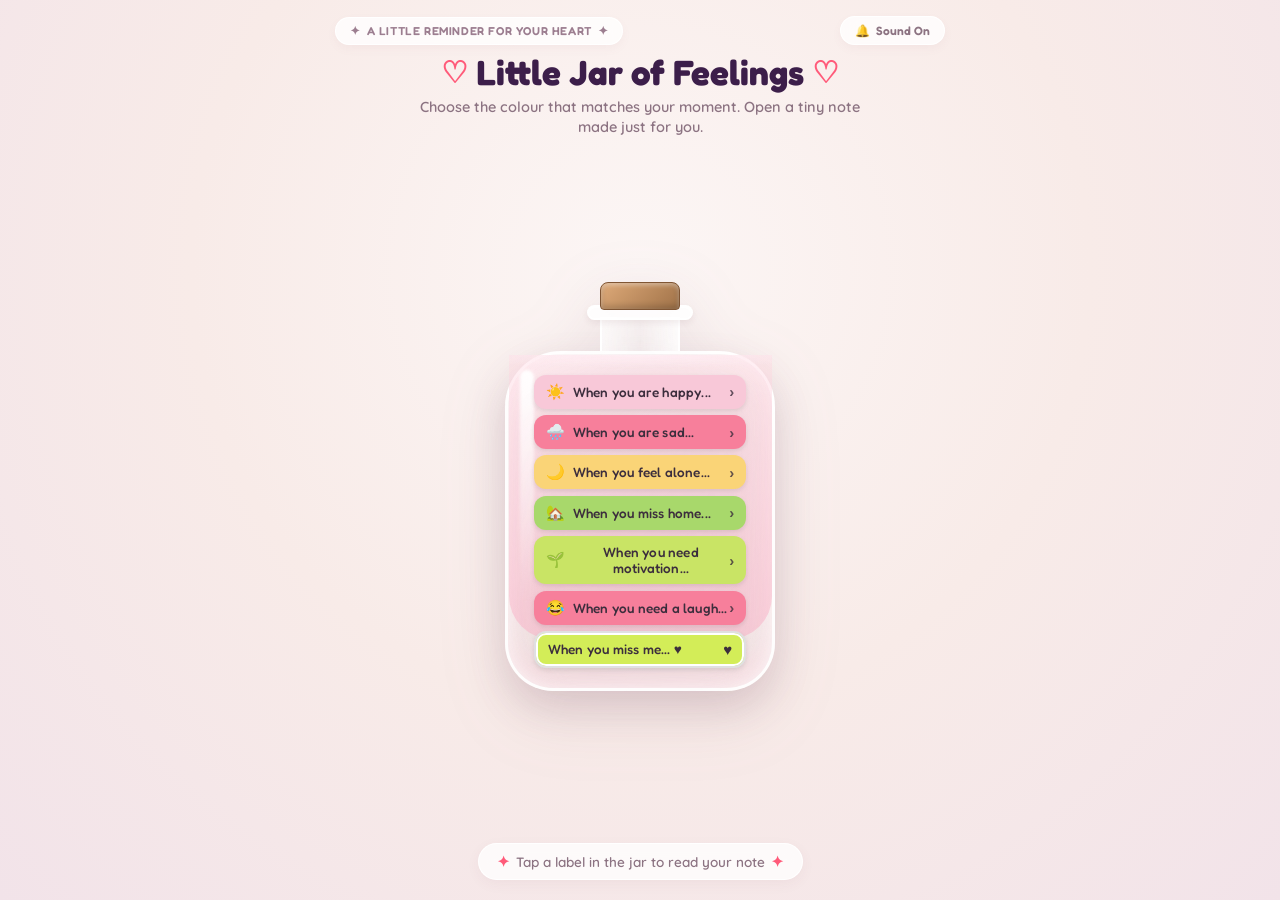
==== index_modular.html @ 4b637d95 "Add files via upload" ====
<!DOCTYPE html>
<html lang="en">
<head>
  <meta charset="UTF-8">
  <meta name="viewport" content="width=device-width, initial-scale=1.0, maximum-scale=1.0, user-scalable=no, viewport-fit=cover">
  <meta name="theme-color" content="#FAF3F0">
  <title>Little Jar of Feelings</title>
  
  <link rel="preconnect" href="https://fonts.googleapis.com">
  <link rel="preconnect" href="https://fonts.gstatic.com" crossorigin>
  <link href="https://fonts.googleapis.com/css2?family=Fredoka:wght@400;500;600;700&family=Quicksand:wght@500;600;700&display=swap" rel="stylesheet">
  
  <link rel="stylesheet" href="css/style.css">
</head>
<body>

  <div class="magic-ambient" aria-hidden="true">
    <div class="magical-sparkle" style="left: 10%; animation-delay: 0s; width: 35px; height: 35px;"></div>
    <div class="magical-sparkle" style="left: 32%; animation-delay: 3s; width: 18px; height: 18px;"></div>
    <div class="magical-sparkle" style="left: 65%; animation-delay: 6s; width: 45px; height: 45px;"></div>
    <div class="magical-sparkle" style="left: 88%; animation-delay: 2.2s; width: 25px; height: 25px;"></div>
    <div class="magical-sparkle" style="left: 50%; animation-delay: 8.4s; width: 40px; height: 40px;"></div>
  </div>

  <div class="top-action-bar">
    <div class="header-badge">
      <span>✦</span>
      <span>A little reminder for your heart</span>
      <span>✦</span>
    </div>
    <button class="sound-badge-btn" id="audioSwitch" aria-label="Toggle Sound Effects">
      <span id="audioGlyph">🔔</span>
      <span id="audioStatus">Sound On</span>
    </button>
  </div>

  <header>
    <h1 class="main-title">
      <span class="header-heart">♡</span>
      Little Jar of Feelings
      <span class="header-heart">♡</span>
    </h1>
    <p class="main-subtitle">Choose the colour that matches your moment. Open a tiny note made just for you.</p>
  </header>

  <main class="bottle-stage">
    <div class="giant-jar-wrapper">
      <div class="jar-cork"></div>
      <div class="jar-lip"></div>
      <div class="jar-neck"></div>
      
      <div class="jar-body" id="jarContainer">
        <div class="glass-highlight-strip"></div>
        <div class="jar-liquid">
          <div class="liquid-wave-bg"></div>
        </div>

        <!-- TAGS WITH FULL COLOR & ICONS INSIDE -->
        <div class="tags-container" id="bottleTagsOverlay">
          
          <button class="bottle-embedded-tag" data-category="happy" aria-label="When you are happy" style="background-color: #F8C8D8;">
            <div class="tag-content">
              <span class="tag-icon">☀️</span>
              <span class="tag-label">When you are happy...</span>
            </div>
            <span class="tag-chevron">›</span>
          </button>

          <button class="bottle-embedded-tag" data-category="sad" aria-label="When you are sad" style="background-color: #F77F9B;">
            <div class="tag-content">
              <span class="tag-icon">🌧️</span>
              <span class="tag-label">When you are sad...</span>
            </div>
            <span class="tag-chevron">›</span>
          </button>

          <button class="bottle-embedded-tag" data-category="alone" aria-label="When you feel alone" style="background-color: #FAD477;">
            <div class="tag-content">
              <span class="tag-icon">🌙</span>
              <span class="tag-label">When you feel alone...</span>
            </div>
            <span class="tag-chevron">›</span>
          </button>

          <button class="bottle-embedded-tag" data-category="miss_home" aria-label="When you miss home" style="background-color: #A8D86B;">
            <div class="tag-content">
              <span class="tag-icon">🏡</span>
              <span class="tag-label">When you miss home...</span>
            </div>
            <span class="tag-chevron">›</span>
          </button>

          <button class="bottle-embedded-tag" data-category="motivation" aria-label="When you need motivation" style="background-color: #C9E465;">
            <div class="tag-content">
              <span class="tag-icon">🌱</span>
              <span class="tag-label">When you need motivation...</span>
            </div>
            <span class="tag-chevron">›</span>
          </button>

          <button class="bottle-embedded-tag" data-category="laugh" aria-label="When you need a laugh" style="background-color: #F77F9B;">
            <div class="tag-content">
              <span class="tag-icon">😂</span>
              <span class="tag-label">When you need a laugh...</span>
            </div>
            <span class="tag-chevron">›</span>
          </button>

          <button class="bottle-embedded-tag tag-miss_me" data-category="miss_me" aria-label="When you miss me" style="background-color: #D3ED58;">
            <div class="tag-content">
              <span class="tag-label">When you miss me... ♥</span>
            </div>
            <span class="tag-chevron" style="opacity:1;">♥</span>
          </button>
          
        </div>
      </div>
    </div>
  </main>

  <footer>
    <div class="instruction-card">
      <span class="sparkle-decor">✦</span>
      <span>Tap a label in the jar to read your note</span>
      <span class="sparkle-decor">✦</span>
    </div>
  </footer>

  <div class="modal-overlay" id="overlayCard" role="dialog" aria-modal="true" aria-labelledby="headerCategory">
    <div class="modal-viewport">
      <div class="glow-sparkle-group">
        <span class="glow-spr s1">✨</span>
        <span class="glow-spr s2">🌸</span>
        <span class="glow-spr s3">⭐</span>
        <span class="glow-spr s4">✨</span>
      </div>

      <div class="modal-card" id="paperView">
        <div class="red-paper-margin"></div>
        
        <div class="card-top">
          <div class="category-details-row">
            <div class="circle-avatar-icon" id="circleIcon">☀️</div>
            <div class="meta-content-wrapper">
              <span class="category-title-label" id="headerCategory">Happy</span>
              <span class="comb-tag-index" id="combIndex">Note #0421 / 10,000</span>
            </div>
          </div>
          <button class="close-btn-corner" id="btnCloseTop" aria-label="Close Note">✕</button>
        </div>

        <div class="card-main-content">
          <p class="actual-msg-content" id="modalText">
            Hey sunshine! Today is a gift. Savor this pause. Have a beautiful day!
          </p>
        </div>

        <div class="card-footer">
          <button class="action-btn btn-abort" id="btnAbort">
            <span>↩</span>
            <span>Fold it back</span>
          </button>
          <button class="action-btn btn-shuffle" id="btnShuffle">
            <span>✨</span>
            <span>Another note</span>
          </button>
        </div>
      </div>
    </div>
  </div>

  <!-- SCRIPTS -->
  <script src="js/messages.js"></script>
  <script src="js/app.js"></script>
</body>
</html>
---- css/style.css ----
*, *::before, *::after {
      box-sizing: border-box;
      margin: 0;
      padding: 0;
      -webkit-tap-highlight-color: transparent;
      user-select: none;
      -webkit-user-select: none;
    }

    :root {
      --bg-gradient-start: #FCF6F5;
      --bg-gradient-mid: #F8EBE8;
      --bg-gradient-end: #F2E3E9;
      --text-main: #3C2E3D;
      --text-muted: #8C7382;
      --font-display: 'Fredoka', cursive, sans-serif;
      --font-body: 'Quicksand', sans-serif;
      --jar-glass-bg: linear-gradient(135deg, rgba(255, 255, 255, 0.5) 0%, rgba(255, 255, 255, 0.15) 45%, rgba(255, 255, 255, 0.3) 100%);
      --jar-border: rgba(255, 255, 255, 0.9);
      --jar-liquid: linear-gradient(180deg, rgba(255, 215, 225, 0.4) 0%, rgba(248, 172, 195, 0.5) 100%);
    }

    html, body {
      width: 100%;
      height: 100%;
      height: 100dvh;
      overflow: hidden;
      font-family: var(--font-body);
      background: radial-gradient(circle at 50% 30%, var(--bg-gradient-start) 0%, var(--bg-gradient-mid) 50%, var(--bg-gradient-end) 100%);
      color: var(--text-main);
      display: flex;
      flex-direction: column;
      align-items: center;
      justify-content: space-between;
      position: relative;
    }

    .magic-ambient {
      position: absolute;
      inset: 0;
      overflow: hidden;
      pointer-events: none;
      z-index: 0;
    }
    .magical-sparkle {
      position: absolute;
      background: radial-gradient(circle, rgba(255,225,235,1) 0%, rgba(255,182,193,0) 75%);
      border-radius: 50%;
      opacity: 0;
      animation: SparkleUp 12s infinite linear;
    }
    @keyframes SparkleUp {
      0% { transform: translateY(105vh) scale(0.3); opacity: 0; }
      15% { opacity: 0.7; }
      85% { opacity: 0.5; }
      100% { transform: translateY(-10vh) scale(1.1); opacity: 0; }
    }

    .top-action-bar {
      width: 100%;
      max-width: 650px;
      display: flex;
      justify-content: space-between;
      align-items: center;
      padding: 16px 20px 0;
      z-index: 10;
    }
    .header-badge {
      font-family: var(--font-display);
      font-size: 11.5px;
      font-weight: 600;
      letter-spacing: 0.6px;
      text-transform: uppercase;
      color: #9C7E90;
      background: rgba(255, 255, 255, 0.78);
      padding: 6px 14px;
      border-radius: 20px;
      box-shadow: 0 4px 10px rgba(150, 100, 120, 0.05);
      border: 1px solid rgba(255, 255, 255, 0.95);
      backdrop-filter: blur(8px);
      display: inline-flex;
      align-items: center;
      gap: 6px;
    }
    .sound-badge-btn {
      background: rgba(255, 255, 255, 0.78);
      border: 1px solid rgba(255, 255, 255, 0.95);
      border-radius: 20px;
      padding: 6px 14px;
      font-size: 12px;
      font-weight: 600;
      font-family: var(--font-display);
      color: var(--text-muted);
      cursor: pointer;
      display: inline-flex;
      align-items: center;
      gap: 6px;
      box-shadow: 0 4px 10px rgba(150, 100, 120, 0.05);
      backdrop-filter: blur(8px);
      transition: all 0.2s ease;
    }
    .sound-badge-btn:hover {
      background: rgba(255, 255, 255, 0.98);
      color: var(--text-main);
      transform: translateY(-1.5px) scale(1.03);
    }

    header {
      text-align: center;
      padding: 6px 16px 0;
      z-index: 10;
      flex-shrink: 0;
    }
    .main-title {
      font-family: var(--font-display);
      font-size: clamp(25px, 6.5vw, 35px);
      font-weight: 700;
      color: #3C1E4A;
      display: inline-flex;
      align-items: center;
      gap: 8px;
    }
    .main-title .header-heart {
      color: #FF5A79;
      font-size: 0.85em;
      animation: HeartPulse 2.2s infinite ease-in-out;
    }
    @keyframes HeartPulse {
      0%, 100% { transform: scale(1); }
      15% { transform: scale(1.2); }
      30% { transform: scale(1); }
      45% { transform: scale(1.12); }
    }
    .main-subtitle {
      font-size: clamp(12.5px, 3.4vw, 14.5px);
      color: var(--text-muted);
      margin-top: 4px;
      max-width: 440px;
      margin-left: auto;
      margin-right: auto;
      line-height: 1.4;
      font-weight: 600;
    }

    /* CENTRAL STAGE & THE JAR */
    .bottle-stage {
      position: relative;
      width: 100%;
      max-width: 520px;
      height: 65vh;
      max-height: 580px;
      min-height: 400px;
      display: flex;
      align-items: center;
      justify-content: center;
      z-index: 5;
      flex-grow: 1;
      margin: auto 0;
    }

    .giant-jar-wrapper {
      position: relative;
      width: 270px;
      height: 410px;
      display: flex;
      flex-direction: column;
      align-items: center;
      justify-content: flex-end;
      filter: drop-shadow(0 20px 32px rgba(120, 80, 100, 0.16));
      z-index: 2;
    }

    .jar-cork {
      width: 80px;
      height: 28px;
      background: linear-gradient(135deg, #DEAA79 0%, #A07248 100%);
      border-radius: 8px 8px 4px 4px;
      border: 1.5px solid #805634;
      box-shadow: inset 0 -3px 6px rgba(0,0,0,0.18), inset 0 2px 4px rgba(255,255,255,0.4);
      position: relative;
      z-index: 4;
      margin-bottom: -5px;
    }
    .jar-lip {
      width: 106px;
      height: 15px;
      background: rgba(255, 255, 255, 0.85);
      border: 2px solid rgba(255, 255, 255, 0.98);
      border-radius: 12px;
      box-shadow: 0 3px 6px rgba(100, 50, 70, 0.08), inset 0 1px 2px #FFF;
      backdrop-filter: blur(4px);
      z-index: 3;
      margin-bottom: -3px;
    }
    .jar-neck {
      width: 80px;
      height: 34px;
      background: linear-gradient(90deg, rgba(255,255,255,0.7) 0%, rgba(255,255,255,0.3) 50%, rgba(255,255,255,0.8) 100%);
      border-left: 2.5px solid rgba(255, 255, 255, 0.92);
      border-right: 2.5px solid rgba(255, 255, 255, 0.92);
      z-index: 2;
      position: relative;
    }
    
    .jar-body {
      width: 270px;
      height: 340px;
      position: relative;
      border-radius: 56px 56px 48px 48px;
      background: var(--jar-glass-bg);
      border: 3.5px solid var(--jar-border);
      box-shadow: 
        inset 0 0 24px rgba(255, 255, 255, 0.85), 
        inset 0 -16px 32px rgba(245, 175, 195, 0.35), 
        0 16px 36px rgba(135, 90, 110, 0.18);
      backdrop-filter: blur(6px);
      display: flex;
      flex-direction: column;
      align-items: center;
      justify-content: center;
      padding: 20px 14px;
    }

    .jar-liquid {
      position: absolute;
      inset: 0.5px;
      bottom: 0.5px;
      height: 85%;
      background: var(--jar-liquid);
      border-radius: 0 0 43px 43px;
      overflow: hidden;
      z-index: 1;
      pointer-events: none;
    }
    .liquid-wave-bg {
      position: absolute;
      top: -12px;
      left: -20%;
      width: 140%;
      height: 25px;
      background: radial-gradient(ellipse at 50% 50%, rgba(255, 238, 244, 0.8) 0%, rgba(255, 215, 225, 0) 70%);
      border-radius: 50%;
      animation: NaturalSway 6s infinite ease-in-out alternate;
    }
    @keyframes NaturalSway {
      0% { transform: translateY(0) rotate(-1deg); }
      100% { transform: translateY(4px) rotate(1.5deg); }
    }

    .glass-highlight-strip {
      position: absolute;
      top: 16px;
      left: 12px;
      width: 14px;
      height: 70%;
      background: linear-gradient(180deg, rgba(255, 255, 255, 0.95) 0%, rgba(255, 255, 255, 0.1) 85%, transparent 100%);
      border-radius: 10px;
      filter: blur(1.5px);
      pointer-events: none;
      z-index: 5;
    }

    /* TAG BUTTONS CONTAINER */
    .tags-container {
      position: relative;
      width: 100%;
      height: 100%;
      display: flex;
      flex-direction: column;
      justify-content: space-evenly;
      align-items: center;
      z-index: 6;
      gap: 6px;
    }

    /* TAG STYLING - FULL BACKGROUND COLOR + ICONS INCLUDED */
    .bottle-embedded-tag {
      width: 90%;
      max-width: 220px;
      border: none;
      border-radius: 12px;
      padding: 8px 12px;
      cursor: pointer;
      display: flex;
      align-items: center;
      justify-content: space-between;
      box-shadow: 0 2px 5px rgba(0, 0, 0, 0.1);
      transition: all 0.2s ease;
      text-decoration: none;
      touch-action: manipulation;
    }
    
    .tag-miss_me {
       border: 2px solid #E0E0E0 !important;
       box-shadow: inset 0 0 0 2px #fff, 0 2px 5px rgba(0,0,0,0.1) !important;
    }

    .bottle-embedded-tag .tag-content {
      display: flex;
      align-items: center;
    }
    /* ADDED ICONS BACK WITH MARGIN */
    .bottle-embedded-tag .tag-icon {
      font-size: 15px;
      margin-right: 8px;
      display: inline-block;
      transition: transform 0.2s ease;
    }
    
    .bottle-embedded-tag .tag-label {
      font-family: var(--font-display);
      font-size: 13.5px;
      font-weight: 500;
      letter-spacing: 0.2px;
      color: #3C2E3D;
    }
    .bottle-embedded-tag .tag-chevron {
      font-size: 15px;
      color: #3C2E3D;
      opacity: 0.8;
      transition: transform 0.2s ease;
      font-weight: bold;
    }

    .bottle-embedded-tag:hover {
      transform: translateY(-1px) scale(1.02);
      box-shadow: 0 4px 8px rgba(0, 0, 0, 0.15);
      z-index: 10;
    }
    .bottle-embedded-tag:hover .tag-chevron {
      transform: translateX(2px);
    }
    .bottle-embedded-tag:hover .tag-icon {
      transform: scale(1.2) rotate(8deg);
    }
    .bottle-embedded-tag:active {
      transform: scale(0.98);
    }

    .bottle-embedded-tag.tugging {
      animation: BadgeTug 0.3s ease-out forwards;
    }
    @keyframes BadgeTug {
      0% { transform: scale(1); }
      50% { transform: scale(1.05); }
      100% { transform: scale(1); }
    }

    footer {
      text-align: center;
      padding: 8px 16px 20px;
      z-index: 10;
      flex-shrink: 0;
    }
    .instruction-card {
      font-size: 13.5px;
      font-weight: 600;
      color: var(--text-muted);
      display: inline-flex;
      align-items: center;
      gap: 6px;
      background: rgba(255, 255, 255, 0.78);
      padding: 8px 18px;
      border-radius: 20px;
      box-shadow: 0 4px 14px rgba(120, 60, 80, 0.05);
      border: 1px solid rgba(255, 255, 255, 0.95);
      backdrop-filter: blur(8px);
    }
    .sparkle-decor {
      color: #FF5A79;
      font-size: 15px;
    }

    /* MODAL OVERLAY */
    .modal-overlay {
      position: fixed;
      inset: 0;
      background: rgba(45, 25, 38, 0.42);
      backdrop-filter: blur(8px);
      -webkit-backdrop-filter: blur(8px);
      display: flex;
      align-items: center;
      justify-content: center;
      padding: 16px;
      z-index: 999;
      opacity: 0;
      visibility: hidden;
      transition: opacity 0.3s ease, visibility 0.3s ease;
    }
    .modal-overlay.visible {
      opacity: 1;
      visibility: visible;
    }

    .modal-viewport {
      perspective: 1200px;
      width: 100%;
      max-width: 385px;
      position: relative;
    }

    .glow-sparkle-group {
      position: absolute;
      inset: -25px;
      pointer-events: none;
      z-index: 10;
    }
    .glow-spr {
      position: absolute;
      width: 20px;
      height: 20px;
      font-size: 18px;
      opacity: 0;
      pointer-events: none;
      color: #FFD166;
    }
    .modal-overlay.visible .s1 { top: 2%; left: 8%; animation: PopSpr 0.9s ease 0.2s forwards; }
    .modal-overlay.visible .s2 { top: 12%; right: 6%; animation: PopSpr 0.9s ease 0.3s forwards; }
    .modal-overlay.visible .s3 { bottom: 15%; left: 4%; animation: PopSpr 0.9s ease 0.4s forwards; }
    .modal-overlay.visible .s4 { bottom: 8%; right: 8%; animation: PopSpr 0.9s ease 0.5s forwards; }
    @keyframes PopSpr {
      0% { opacity: 0; transform: scale(0) rotate(0deg); }
      50% { opacity: 1; transform: scale(1.3) rotate(35deg); }
      100% { opacity: 0; transform: scale(0.6) rotate(70deg); }
    }

    /* Paper Card - Unrolling Animation */
    .modal-card {
      background: #FFFFFF;
      border-radius: 24px;
      box-shadow: 0 24px 64px rgba(45, 20, 35, 0.2), 0 2px 6px rgba(0, 0, 0, 0.04);
      border: 2px solid rgba(255, 255, 255, 0.95);
      position: relative;
      overflow: hidden;
      
      height: 0;
      opacity: 0;
      transform-origin: top;
      
      display: flex;
      flex-direction: column;
    }
    
    .modal-overlay.visible .modal-card {
      animation: UnrollPaper 0.55s cubic-bezier(0.2, 0.9, 0.4, 1.1) forwards;
    }
    
    @keyframes UnrollPaper {
      0% {
        height: 0;
        opacity: 0;
        transform: scaleY(0.05) rotateX(20deg);
      }
      40% {
        opacity: 1;
      }
      100% {
        height: auto;
        max-height: 80vh;
        opacity: 1;
        transform: scaleY(1) rotateX(0deg);
      }
    }

    .modal-card::before {
      content: "";
      position: absolute;
      inset: 0;
      background: repeating-linear-gradient(
        transparent,
        transparent 31px,
        rgba(235, 220, 230, 0.35) 31px,
        rgba(235, 220, 230, 0.35) 32px
      );
      pointer-events: none;
      z-index: 1;
    }
    .red-paper-margin {
      position: absolute;
      top: 0;
      bottom: 0;
      left: 32px;
      width: 1.5px;
      background: rgba(255, 110, 140, 0.35);
      pointer-events: none;
      z-index: 1;
    }

    .card-top {
      padding: 22px 20px 14px 44px;
      display: flex;
      align-items: center;
      justify-content: space-between;
      border-bottom: 1.5px solid rgba(235, 220, 225, 0.5);
      position: relative;
      z-index: 2;
    }
    .category-details-row {
      display: flex;
      align-items: center;
      gap: 10px;
    }
    .circle-avatar-icon {
      font-size: 22px;
      width: 42px;
      height: 42px;
      border-radius: 50%;
      display: flex;
      align-items: center;
      justify-content: center;
      box-shadow: 0 4px 10px rgba(100,50,70,0.06);
    }
    .meta-content-wrapper {
      display: flex;
      flex-direction: column;
    }
    .category-title-label {
      font-family: var(--font-display);
      font-size: 16px;
      font-weight: 700;
      color: #3C1E4A;
      line-height: 1.1;
    }
    .comb-tag-index {
      font-size: 10.5px;
      font-weight: 700;
      color: #8C7383;
      letter-spacing: 0.2px;
      margin-top: 1px;
    }
    .close-btn-corner {
      width: 30px;
      height: 30px;
      border-radius: 50%;
      border: none;
      background: rgba(0, 0, 0, 0.04);
      color: #8C7383;
      font-size: 16px;
      font-weight: 700;
      cursor: pointer;
      display: flex;
      align-items: center;
      justify-content: center;
      transition: background 0.15s, transform 0.15s;
    }
    .close-btn-corner:hover {
      background: rgba(0, 0, 0, 0.08);
      transform: scale(1.08);
    }

    .card-main-content {
      padding: 20px 24px 20px 48px;
      position: relative;
      z-index: 2;
      overflow-y: auto;
      max-height: 48vh;
      display: flex;
      align-items: center;
      justify-content: center;
      min-height: 120px;
    }
    .actual-msg-content {
      font-family: var(--font-display);
      font-size: clamp(16px, 4.4vw, 19.5px);
      line-height: 1.5;
      color: #3C2E3D;
      font-weight: 500;
      text-align: center;
      transition: opacity 0.2s ease, transform 0.2s ease;
    }
    .actual-msg-content.fading {
      opacity: 0;
      transform: translateY(6px);
    }

    .card-footer {
      padding: 14px 20px 18px;
      display: flex;
      align-items: center;
      justify-content: space-between;
      gap: 12px;
      border-top: 1.5px solid rgba(235, 220, 225, 0.5);
      position: relative;
      z-index: 2;
      background: rgba(255, 255, 255, 0.98);
      border-radius: 0 0 24px 24px;
    }
    .action-btn {
      flex: 1;
      padding: 12px 16px;
      border-radius: 16px;
      font-family: var(--font-display);
      font-size: 13.5px;
      font-weight: 600;
      cursor: pointer;
      display: inline-flex;
      align-items: center;
      justify-content: center;
      gap: 6px;
      transition: all 0.2s ease;
    }
    .btn-abort {
      border: 1.5px solid #E2D0D8;
      background: #FFFFFF;
      color: #72576B;
      box-shadow: 0 3px 6px rgba(0,0,0,0.02);
    }
    .btn-abort:hover {
      background: #FAF3F6;
      border-color: #D1B8C5;
      transform: translateY(-1.5px);
    }
    .btn-shuffle {
      border: none;
      background: linear-gradient(135deg, #FF7B9A 0%, #FF5A79 100%);
      color: #FFFFFF;
      box-shadow: 0 6px 16px rgba(255, 90, 121, 0.32);
    }
    .btn-shuffle:hover {
      box-shadow: 0 8px 22px rgba(255, 90, 121, 0.42);
      transform: translateY(-2px);
    }
    .action-btn:active {
      transform: translateY(1px) scale(0.97);
    }

    @media (prefers-reduced-motion: reduce) {
      *, *::before, *::after {
        animation: none !important;
        transition: none !important;
      }
    }

    @media (max-height: 640px) {
      header { padding: 4px 12px 0; }
      .main-title { font-size: clamp(20px, 5.5vw, 25px); }
      .main-subtitle { font-size: 11.5px; margin-top: 1px; }
      .bottle-stage { height: 60vh; min-height: 320px; }
      .giant-jar-wrapper { width: 240px; height: 360px; }
      .jar-body { width: 240px; height: 295px; border-radius: 46px 46px 36px 36px; padding: 15px 12px; }
      .bottle-embedded-tag { padding: 7px 10px; border-radius: 10px; max-width: 200px;}
      .bottle-embedded-tag .tag-label { font-size: 11.5px; }
      .bottle-embedded-tag .tag-icon { font-size: 13px; }
      .jar-cork { width: 62px; height: 22px; }
      .jar-lip { width: 84px; height: 12px; }
      .jar-neck { width: 62px; height: 26px; }
    }

    @media (max-width: 360px) {
      .giant-jar-wrapper { width: 220px; height: 330px; }
      .jar-body { width: 220px; height: 275px; border-radius: 38px 38px 30px 30px; padding: 12px 10px;}
      .bottle-embedded-tag { padding: 6px 9px; border-radius: 9px; }
      .bottle-embedded-tag .tag-label { font-size: 10.5px; }
      .bottle-embedded-tag .tag-icon { font-size: 12px; margin-right: 5px;}
    }
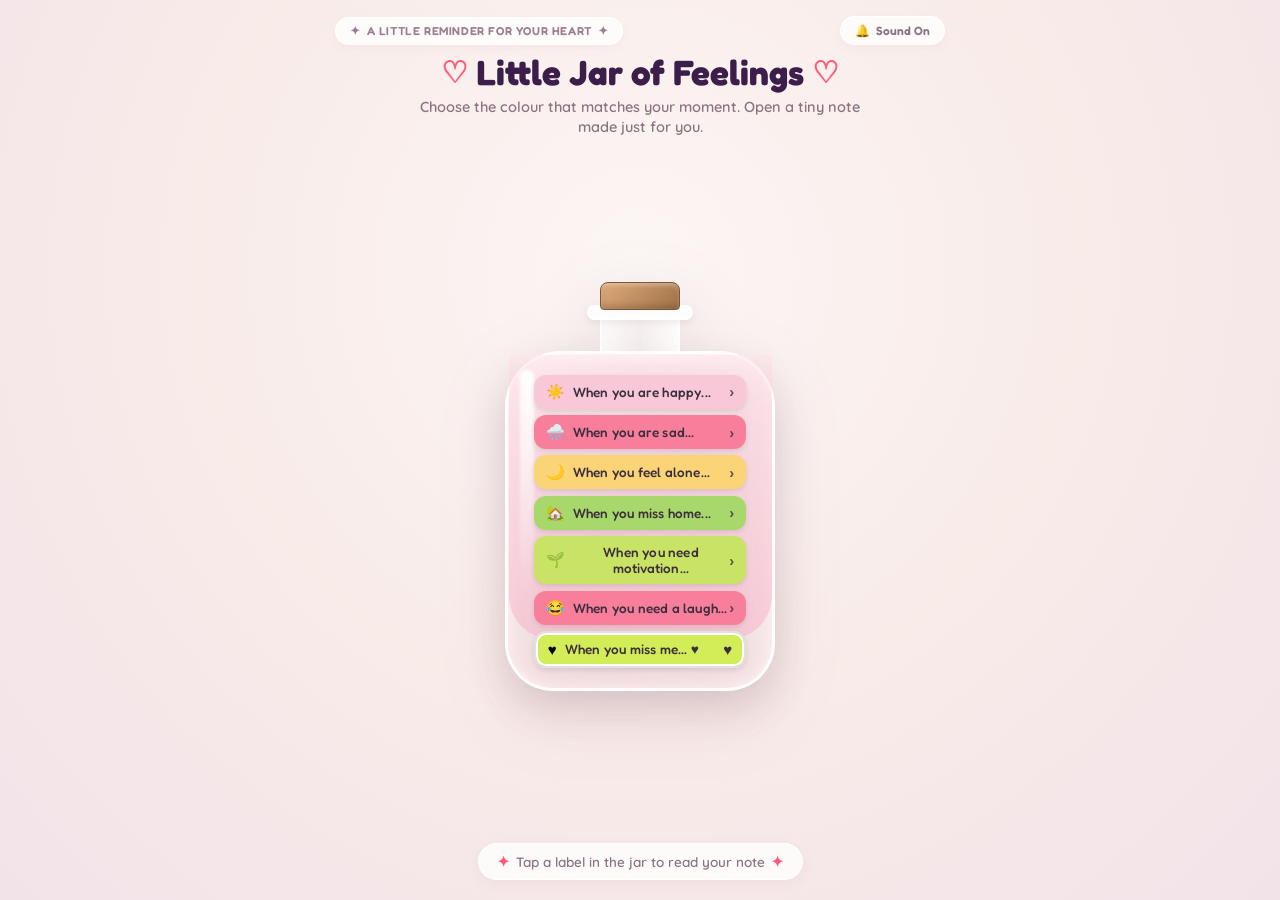
==== commit b65acbfa: "Add files via upload" ====
--- a/index_modular.html
+++ b/index_modular.html
@@ -55,7 +55,6 @@
           <div class="liquid-wave-bg"></div>
         </div>
 
-        <!-- TAGS WITH FULL COLOR & ICONS INSIDE -->
         <div class="tags-container" id="bottleTagsOverlay">
           
           <button class="bottle-embedded-tag" data-category="happy" aria-label="When you are happy" style="background-color: #F8C8D8;">
@@ -108,6 +107,7 @@
 
           <button class="bottle-embedded-tag tag-miss_me" data-category="miss_me" aria-label="When you miss me" style="background-color: #D3ED58;">
             <div class="tag-content">
+              <span class="tag-icon">♥</span>
               <span class="tag-label">When you miss me... ♥</span>
             </div>
             <span class="tag-chevron" style="opacity:1;">♥</span>
@@ -150,9 +150,7 @@
         </div>
 
         <div class="card-main-content">
-          <p class="actual-msg-content" id="modalText">
-            Hey sunshine! Today is a gift. Savor this pause. Have a beautiful day!
-          </p>
+          <p class="actual-msg-content" id="modalText"></p>
         </div>
 
         <div class="card-footer">
--- a/css/style.css
+++ b/css/style.css
@@ -273,7 +273,7 @@
       gap: 6px;
     }
 
-    /* TAG STYLING - FULL BACKGROUND COLOR + ICONS INCLUDED */
+    /* TAG STYLING */
     .bottle-embedded-tag {
       width: 90%;
       max-width: 220px;
@@ -285,7 +285,7 @@
       align-items: center;
       justify-content: space-between;
       box-shadow: 0 2px 5px rgba(0, 0, 0, 0.1);
-      transition: all 0.2s ease;
+      transition: transform 0.1s ease, box-shadow 0.1s ease;
       text-decoration: none;
       touch-action: manipulation;
     }
@@ -299,7 +299,6 @@
       display: flex;
       align-items: center;
     }
-    /* ADDED ICONS BACK WITH MARGIN */
     .bottle-embedded-tag .tag-icon {
       font-size: 15px;
       margin-right: 8px;
@@ -334,7 +333,7 @@
       transform: scale(1.2) rotate(8deg);
     }
     .bottle-embedded-tag:active {
-      transform: scale(0.98);
+      transform: scale(0.96);
     }
 
     .bottle-embedded-tag.tugging {
@@ -424,7 +423,7 @@
       100% { opacity: 0; transform: scale(0.6) rotate(70deg); }
     }
 
-    /* Paper Card - Unrolling Animation */
+    /* Paper Card - Natural Unrolling Animation */
     .modal-card {
       background: #FFFFFF;
       border-radius: 24px;
@@ -449,7 +448,7 @@
       0% {
         height: 0;
         opacity: 0;
-        transform: scaleY(0.05) rotateX(20deg);
+        transform: scaleY(0.05) rotateX(15deg);
       }
       40% {
         opacity: 1;
@@ -567,6 +566,9 @@
       font-weight: 500;
       text-align: center;
       transition: opacity 0.2s ease, transform 0.2s ease;
+      /* Ensuring text is always fully opaque unless explicitly fading */
+      opacity: 1;
+      transform: translateY(0);
     }
     .actual-msg-content.fading {
       opacity: 0;
@@ -622,13 +624,6 @@
     }
     .action-btn:active {
       transform: translateY(1px) scale(0.97);
-    }
-
-    @media (prefers-reduced-motion: reduce) {
-      *, *::before, *::after {
-        animation: none !important;
-        transition: none !important;
-      }
     }
 
     @media (max-height: 640px) {
